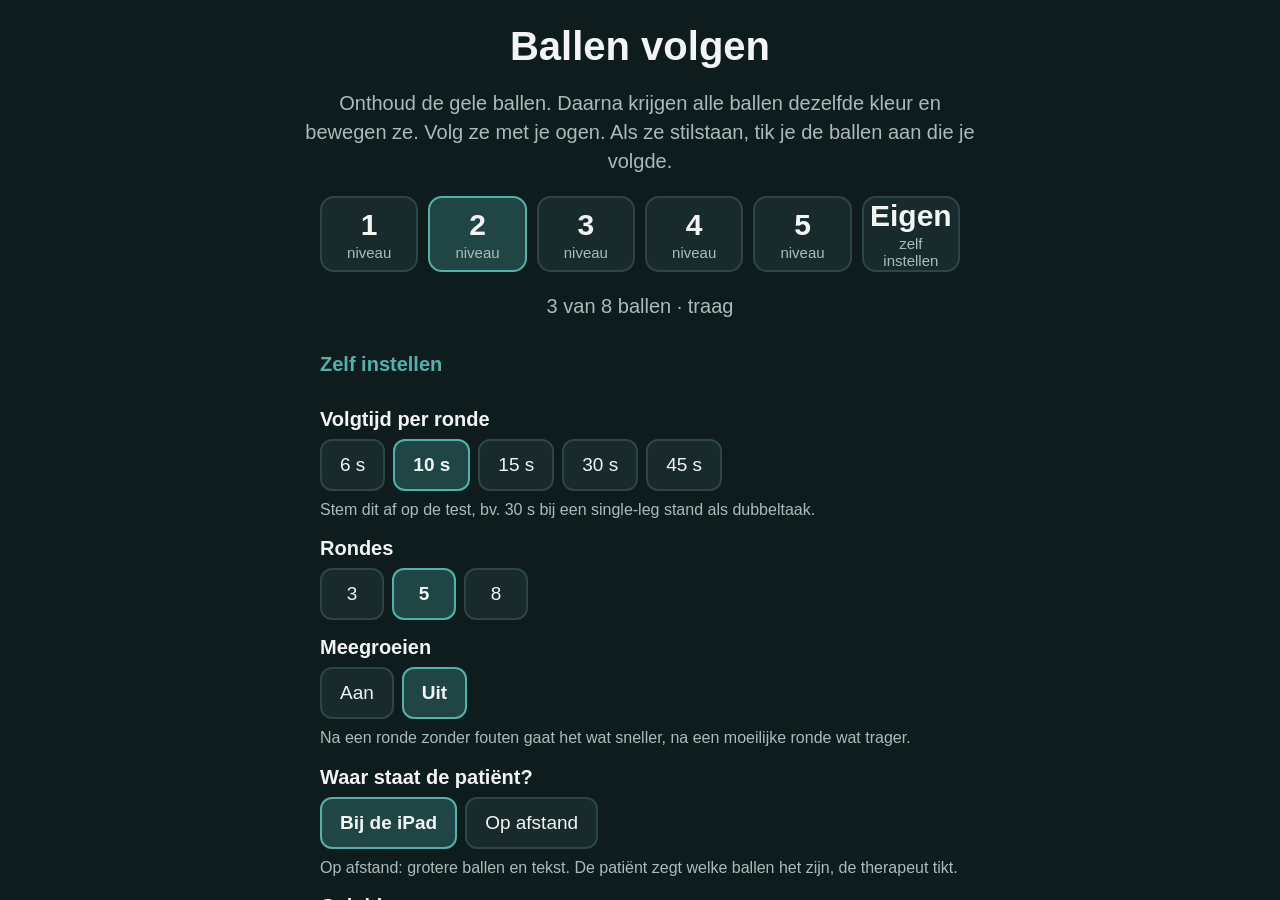
==== games/ballen.html @ e5ed90f8 "Spel Ballen volgen met dubbeltaak bij testmomenten - games/ballen.html: ballen volgen in een 3D-ruim" ====
<!doctype html>
<html lang="nl">
<head>
<meta charset="utf-8">
<meta name="viewport" content="width=device-width, initial-scale=1, viewport-fit=cover, user-scalable=no">
<title>Ballen volgen</title>
<link rel="stylesheet" href="spel.css">
<style>
  canvas { position: absolute; inset: 0; width: 100%; height: 100%; display: block; touch-action: none; }
  #spel { padding: 0; }
  .stop-knop { position: absolute; top: 10px; right: 16px; z-index: 3; min-height: 48px; padding: 0 18px; font-size: 1rem; }
  .spel-balk { padding-right: 140px; }
  #onderaan { position: absolute; bottom: calc(16px + env(safe-area-inset-bottom)); left: 0; right: 0; z-index: 2;
              display: flex; flex-direction: column; align-items: center; gap: 12px; pointer-events: none; }
  #onderaan button { pointer-events: auto; }
  body.afstand .spel-melding { font-size: 2.4rem; }
  body.afstand .spel-balk { font-size: 1.5rem; }

  /* Niveaus */
  .niveaus { display: grid; grid-template-columns: repeat(auto-fit, minmax(96px, 1fr)); gap: 10px; width: min(640px, 100%); }
  .niveaus button { min-height: 76px; border-radius: 14px; border: 2px solid #2d4547; background: var(--spel-vlak);
                    color: var(--spel-tekst); font: inherit; cursor: pointer; display: grid; place-content: center; gap: 2px; }
  .niveaus button b { font-size: 1.5rem; }
  .niveaus button small { color: var(--spel-zacht); font-size: .75rem; }
  .niveaus button[aria-pressed="true"] { border-color: var(--spel-hoofd); background: #1f4544; }
  #niveau-uitleg { min-height: 1.4em; }
  details.zelf { width: min(640px, 100%); text-align: left; }
  details.zelf summary { cursor: pointer; min-height: 48px; display: flex; align-items: center; font-weight: 600; color: var(--spel-hoofd); }
  details.zelf .instellingen { margin-top: 8px; }

  /* Vraag naar de kleur die flitste */
  #kleurvraag { position: absolute; inset: 0; z-index: 4; background: rgba(15, 28, 29, .92);
                display: flex; flex-direction: column; align-items: center; justify-content: center; gap: 28px; padding: 20px; }
  #kleurvraag h2 { margin: 0; font-size: 2rem; }
  .kleur-knoppen { display: flex; flex-wrap: wrap; gap: 18px; justify-content: center; max-width: 720px; }
  .kleur-knoppen button { width: 116px; height: 116px; border-radius: 50%; border: 4px solid transparent; cursor: pointer;
                          font: inherit; font-weight: 700; font-size: 1.05rem; color: #0f1c1d;
                          box-shadow: inset -10px -14px 24px rgba(0,0,0,.35), inset 8px 10px 18px rgba(255,255,255,.35); }
  .kleur-knoppen button.donker { color: #fff; }
  .kleur-knoppen button:active { border-color: #fff; }

  #bewaren { display: flex; flex-direction: column; align-items: center; gap: 12px; padding: 16px 20px; border-radius: 16px; background: var(--spel-vlak); }
  #bewaren p { color: var(--spel-tekst); }
</style>
</head>
<body>

<section class="scherm" id="start">
  <h1>Ballen volgen</h1>
  <p>Onthoud de gele ballen. Daarna krijgen alle ballen dezelfde kleur en bewegen ze. Volg ze met je ogen. Als ze stilstaan, tik je de ballen aan die je volgde.</p>
  <div class="niveaus" id="niveaus"></div>
  <p id="niveau-uitleg"></p>
  <details class="zelf" id="zelf">
    <summary>Zelf instellen</summary>
    <div class="instellingen">
      <div class="instelling"><span>Te volgen ballen</span><div class="keuzes" data-instelling="doelwitten"></div></div>
      <div class="instelling"><span>Ballen in totaal</span><div class="keuzes" data-instelling="ballen"></div></div>
      <div class="instelling"><span>Snelheid</span><div class="keuzes" data-instelling="snelheid"></div></div>
      <div class="instelling"><span>Afleiding: kleur onthouden</span><div class="keuzes" data-instelling="afleiding"></div>
        <small>Tijdens het volgen flitst één bal even in een kleur. Achteraf vraagt het spel welke kleur dat was.</small></div>
      <div class="instelling"><span>Aantal mogelijke kleuren</span><div class="keuzes" data-instelling="kleuren"></div>
        <small>Hoe meer kleuren, hoe moeilijker het onthouden.</small></div>
    </div>
  </details>
  <div class="instellingen">
    <div class="instelling"><span>Volgtijd per ronde</span><div class="keuzes" data-instelling="volgtijd"></div>
      <small>Stem dit af op de test, bv. 30 s bij een single-leg stand als dubbeltaak.</small></div>
    <div class="instelling"><span>Rondes</span><div class="keuzes" data-instelling="rondes"></div></div>
    <div class="instelling"><span>Meegroeien</span><div class="keuzes" data-instelling="meegroeien"></div>
      <small>Na een ronde zonder fouten gaat het wat sneller, na een moeilijke ronde wat trager.</small></div>
    <div class="instelling"><span>Waar staat de patiënt?</span><div class="keuzes" data-instelling="afstand"></div>
      <small>Op afstand: grotere ballen en tekst. De patiënt zegt welke ballen het zijn, de therapeut tikt.</small></div>
    <div class="instelling"><span>Geluid</span><div class="keuzes" data-instelling="geluid"></div></div>
  </div>
  <button class="spel-knop" id="begin">Start</button>
</section>

<section class="scherm" id="aftellen" hidden>
  <div class="aftellen" id="aftel-getal">3</div>
</section>

<section class="scherm" id="spel" hidden>
  <canvas id="veld"></canvas>
  <div class="spel-balk"><span>Ronde <strong id="ronde-nr">1</strong> van <strong id="ronde-tot">5</strong></span><span>Score <strong id="score">0</strong></span></div>
  <button class="spel-knop plat stop-knop" id="stop">Stoppen</button>
  <div id="onderaan">
    <div id="melding" class="spel-melding"></div>
    <button class="spel-knop" id="volgende" hidden>Volgende ronde</button>
  </div>
  <div id="kleurvraag" hidden>
    <h2>Welke kleur flitste er?</h2>
    <div class="kleur-knoppen" id="kleur-knoppen"></div>
  </div>
</section>

<section class="scherm" id="resultaat" hidden>
  <h1>Goed gedaan!</h1>
  <div class="resultaat-getal" id="res-score">0</div>
  <p id="res-niveau"></p>
  <p id="res-tekst"></p>
  <div class="resultaat-lijst" id="res-rondes"></div>
  <div id="bewaren" hidden>
    <p id="bewaar-tekst">Deze score bij een patiënt bewaren, bv. als dubbeltaak bij een test?</p>
    <div class="knoppen" id="bewaar-knoppen">
      <button class="spel-knop" id="bewaar-ja">Score toevoegen aan patiënt</button>
      <button class="spel-knop plat" id="bewaar-nee">Overslaan</button>
    </div>
  </div>
  <div class="knoppen">
    <button class="spel-knop" id="opnieuw">Opnieuw</button>
    <button class="spel-knop plat" id="naar-start">Instellingen</button>
  </div>
</section>

<script type="module">
import { laadInstellingen, bewaarInstellingen, bouwKeuzes, toonScherm, startGeluid, piep, wacht, aftellen } from './spel.js';

// ---------- Instellingen en niveaus ----------

const SLEUTEL = 'spel-ballen';
// ===== PAS HIER DE NIVEAUS AAN =====
// Een niveau zet deze instellingen in één tik. Wijzig je er zelf één, dan wordt het "Eigen".
//   doelwitten: 1–4 · ballen: 4, 6, 8 of 10 · snelheid: 'traag', 'gemiddeld' of 'snel'
//   afleiding: true/false (kleur onthouden) · kleuren: 4, 6 of 8
// De volgtijd hoort niet bij een niveau: die kies je apart, afgestemd op de test.
const NIVEAUS = {
  1: { doelwitten: 2, ballen: 6, snelheid: 'traag', afleiding: false, kleuren: 4 },
  2: { doelwitten: 3, ballen: 8, snelheid: 'traag', afleiding: false, kleuren: 4 },
  3: { doelwitten: 3, ballen: 8, snelheid: 'gemiddeld', afleiding: false, kleuren: 4 },
  4: { doelwitten: 4, ballen: 8, snelheid: 'gemiddeld', afleiding: true, kleuren: 6 },
  5: { doelwitten: 4, ballen: 10, snelheid: 'snel', afleiding: true, kleuren: 8 }
};
const NIVEAU_VELDEN = Object.keys(NIVEAUS[1]);
const SNELHEID_TEKST = { traag: 'traag', gemiddeld: 'gemiddeld', snel: 'snel' };

const instellingen = laadInstellingen(SLEUTEL, {
  niveau: 2, ...NIVEAUS[2], volgtijd: 10, meegroeien: false, rondes: 5, afstand: false, geluid: true
});
const aanUit = [{ waarde: true, label: 'Aan' }, { waarde: false, label: 'Uit' }];

function niveauOmschrijving(n) {
  const v = n === 'eigen' ? instellingen : NIVEAUS[n];
  return `${v.doelwitten} van ${v.ballen} ballen · ${SNELHEID_TEKST[v.snelheid]}` +
    (v.afleiding ? ` · kleur onthouden (${v.kleuren} kleuren)` : '');
}

function bouwNiveaus() {
  const vak = document.getElementById('niveaus');
  vak.innerHTML = '';
  for (const n of [1, 2, 3, 4, 5, 'eigen']) {
    const knop = document.createElement('button');
    knop.type = 'button';
    knop.innerHTML = n === 'eigen' ? '<b>Eigen</b><small>zelf instellen</small>' : `<b>${n}</b><small>niveau</small>`;
    knop.setAttribute('aria-pressed', String(instellingen.niveau === n));
    knop.addEventListener('click', () => {
      if (n === 'eigen') { document.getElementById('zelf').open = true; }
      else Object.assign(instellingen, NIVEAUS[n]);
      instellingen.niveau = n;
      bewaarInstellingen(SLEUTEL, instellingen);
      bouwAlles();
    });
    vak.appendChild(knop);
  }
  document.getElementById('niveau-uitleg').textContent = niveauOmschrijving(instellingen.niveau);
}

function bouwAlles() {
  bouwNiveaus();
  bouwKeuzes({
    doelwitten: [1, 2, 3, 4].map(n => ({ waarde: n, label: String(n) })),
    ballen: [4, 6, 8, 10].map(n => ({ waarde: n, label: String(n) })),
    snelheid: [
      { waarde: 'traag', label: 'Traag' },
      { waarde: 'gemiddeld', label: 'Gemiddeld' },
      { waarde: 'snel', label: 'Snel' }
    ],
    volgtijd: [6, 10, 15, 30, 45].map(n => ({ waarde: n, label: `${n} s` })),
    afleiding: aanUit,
    kleuren: [4, 6, 8].map(n => ({ waarde: n, label: String(n) })),
    rondes: [3, 5, 8].map(n => ({ waarde: n, label: String(n) })),
    meegroeien: aanUit,
    afstand: [{ waarde: false, label: 'Bij de iPad' }, { waarde: true, label: 'Op afstand' }],
    geluid: aanUit
  }, instellingen, (w, naam) => {
    // Een niveau-instelling zelf gewijzigd? Dan past het misschien nog bij een niveau, anders "Eigen".
    if (NIVEAU_VELDEN.includes(naam)) {
      const past = Object.entries(NIVEAUS).find(([, v]) => NIVEAU_VELDEN.every(k => v[k] === w[k]));
      w.niveau = past ? Number(past[0]) : 'eigen';
      bouwNiveaus();
    }
    bewaarInstellingen(SLEUTEL, w);
  });
}
bouwAlles();

// ---------- Spelconstanten ----------

// Snelheid als deel van de kortste zijde van de ruimte per seconde.
const TEMPO = { traag: 0.16, gemiddeld: 0.26, snel: 0.4 };
// Meegroeien: vermenigvuldiger op de gekozen snelheid, binnen deze grenzen.
const GROEI = { op: 1.15, af: 0.9, min: 0.6, max: 2 };
const KLEUR = { bal: '#5fb8d3', doel: '#f2c14e', goed: '#4cc283', fout: '#e2706a' };
// Flitskleuren: verschillen duidelijk van blauw (bal) en geel (doelwit). De eerste 4, 6 of 8 worden gebruikt.
const FLITS = [
  { naam: 'Rood', kleur: '#e5484d' },
  { naam: 'Groen', kleur: '#3fa34d' },
  { naam: 'Paars', kleur: '#9b6bdf' },
  { naam: 'Wit', kleur: '#f4f4f4' },
  { naam: 'Oranje', kleur: '#f76b15' },
  { naam: 'Roze', kleur: '#ff7eb6' },
  { naam: 'Bruin', kleur: '#8d5a3b', donker: true },
  { naam: 'Grijs', kleur: '#8b8d98' }
];
const FLITS_MS = 700;
// De ruimte is 3D (wanden, vloer, schaduw), maar de ballen bewegen in één vlak op deze diepte (0 = voor, 1 = achter).
const VLAK_Z = 0.35;
const TOON_DOEL_MS = 2500;

// ---------- 3D-ruimte ----------
// Wereld: x van -B/2 tot B/2, y van -H/2 (plafond) tot H/2 (vloer), z van 0 (voorkant) tot D (achterwand).
// De camera staat op z = -F en kijkt de ruimte in. Op z = 0 is 1 wereldeenheid = 1 pixel.

const veld = document.getElementById('veld');
const ctx = veld.getContext('2d');
const melding = document.getElementById('melding');
const volgendeKnop = document.getElementById('volgende');
const kleurvraag = document.getElementById('kleurvraag');
let breedte = 0, hoogte = 0;           // canvas in pixels
let B = 0, H = 0, D = 0, F = 0;        // ruimte en camera
let mx = 0, my = 0;                    // middelpunt van de voorkant op het scherm
let straal = 40;                       // straal van een bal in wereldeenheden
let ballen = [];
let fase = 'stil';                     // 'tonen' | 'bewegen' | 'kiezen' | 'uitkomst'
let gekozen = new Set();
let flits = null;                      // { bal, kleur, naam, van, tot } in ms sinds start beweging
let flitsNu = false;
let tempoFactor = 1;
let beurt = 0;                         // volgnummer van het lopende spel; Stoppen of Start verhoogt het
let wachtend = null;                   // resolve van wat we nu afwachten (tik, knop, kleurkeuze)

const wachtOp = () => new Promise(r => { wachtend = r; });
function los(waarde) { const r = wachtend; wachtend = null; r?.(waarde); }

const boven = () => instellingen.afstand ? 80 : 66;   // ruimte voor de bovenbalk
const onder = () => instellingen.afstand ? 110 : 90;  // ruimte voor melding en knop

function meetVeld() {
  const dpr = window.devicePixelRatio || 1;
  breedte = veld.clientWidth; hoogte = veld.clientHeight;
  veld.width = Math.round(breedte * dpr); veld.height = Math.round(hoogte * dpr);
  ctx.setTransform(dpr, 0, 0, dpr, 0, 0);
  B = breedte - 24;
  H = hoogte - boven() - onder();
  mx = breedte / 2; my = boven() + H / 2;
  D = Math.min(B, H) * 1.1;
  F = Math.min(B, H) * 1.3;            // achterwand op ~54 % van de voorkant
  const veel = instellingen.ballen >= 10;
  const factor = instellingen.afstand ? (veel ? 0.1 : 0.115) : (veel ? 0.072 : 0.085);
  straal = Math.max(28, Math.min(B, H) * factor);
}

function projecteer(x, y, z) {
  const s = F / (F + z);
  return { x: mx + x * s, y: my + y * s, s };
}

window.addEventListener('resize', () => {
  if (document.getElementById('spel').hidden) return;
  const oud = { B, H, D };
  meetVeld();
  for (const b of ballen) { b.x *= B / oud.B; b.y *= H / oud.H; b.z *= D / oud.D; houdBinnen(b); }
  teken();
});

function houdBinnen(b) {
  b.x = Math.min(Math.max(b.x, -B / 2 + straal), B / 2 - straal);
  b.y = Math.min(Math.max(b.y, -H / 2 + straal), H / 2 - straal);
  b.z = Math.min(Math.max(b.z, straal), D - straal);
}

function maakBallen() {
  const snel = TEMPO[instellingen.snelheid] * tempoFactor * Math.min(B, H);
  const lijst = [];
  for (let i = 0; i < instellingen.ballen; i++) {
    let x, y, z, pogingen = 0;
    do {
      x = (Math.random() - 0.5) * (B - 2 * straal);
      y = (Math.random() - 0.5) * (H - 2 * straal);
      z = VLAK_Z * D;                   // alle ballen in hetzelfde vlak: ze bewegen enkel in 2D
      pogingen++;
      // Bij het tonen mogen ballen elkaar op het scherm niet bedekken.
    } while (pogingen < 800 && lijst.some(b => {
      const p = projecteer(x, y, z), q = projecteer(b.x, b.y, b.z);
      return Math.hypot(p.x - q.x, p.y - q.y) < straal * (p.s + q.s) * 1.15;
    }));
    // Willekeurige richting in het vlak (links-rechts en op-neer), geen beweging in de diepte.
    const hoek = Math.random() * Math.PI * 2;
    lijst.push({ x, y, z, vx: Math.cos(hoek) * snel, vy: Math.sin(hoek) * snel, vz: 0,
                 doel: i < instellingen.doelwitten });
  }
  return lijst;
}

function beweeg(dt) {
  for (const b of ballen) {
    b.x += b.vx * dt; b.y += b.vy * dt; b.z += b.vz * dt;
    if (b.x < -B / 2 + straal && b.vx < 0 || b.x > B / 2 - straal && b.vx > 0) b.vx *= -1;
    if (b.y < -H / 2 + straal && b.vy < 0 || b.y > H / 2 - straal && b.vy > 0) b.vy *= -1;
    if (b.z < straal && b.vz < 0 || b.z > D - straal && b.vz > 0) b.vz *= -1;
    houdBinnen(b);
  }
  // Botsingen tussen ballen in 3D: snelheden langs de verbindingslijn wisselen (gelijke massa).
  for (let i = 0; i < ballen.length; i++) {
    for (let j = i + 1; j < ballen.length; j++) {
      const a = ballen[i], b = ballen[j];
      const dx = b.x - a.x, dy = b.y - a.y, dz = b.z - a.z;
      const afstand = Math.hypot(dx, dy, dz) || 0.01;
      if (afstand >= straal * 2) continue;
      const nx = dx / afstand, ny = dy / afstand, nz = dz / afstand;
      const va = a.vx * nx + a.vy * ny + a.vz * nz, vb = b.vx * nx + b.vy * ny + b.vz * nz;
      if (va - vb > 0) {
        const d = vb - va;
        a.vx += d * nx; a.vy += d * ny; a.vz += d * nz;
        b.vx -= d * nx; b.vy -= d * ny; b.vz -= d * nz;
      }
      const overlap = (straal * 2 - afstand) / 2;
      a.x -= nx * overlap; a.y -= ny * overlap; a.z -= nz * overlap;
      b.x += nx * overlap; b.y += ny * overlap; b.z += nz * overlap;
    }
  }
}

// ---------- Tekenen ----------

function vlak(punten, vulling) {
  ctx.beginPath();
  punten.forEach((p, i) => i ? ctx.lineTo(p.x, p.y) : ctx.moveTo(p.x, p.y));
  ctx.closePath();
  ctx.fillStyle = vulling;
  ctx.fill();
}

function tekenRuimte() {
  const x0 = -B / 2, x1 = B / 2, y0 = -H / 2, y1 = H / 2;
  const v = (x, y, z) => projecteer(x, y, z);
  // Hoekpunten voor (z = 0) en achter (z = D)
  const vlb = v(x0, y0, 0), vrb = v(x1, y0, 0), vlo = v(x0, y1, 0), vro = v(x1, y1, 0);
  const alb = v(x0, y0, D), arb = v(x1, y0, D), alo = v(x0, y1, D), aro = v(x1, y1, D);

  ctx.fillStyle = '#0b1617';
  ctx.fillRect(0, 0, breedte, hoogte);

  // Vloer met verloop: dichtbij lichter
  const gv = ctx.createLinearGradient(0, aro.y, 0, vro.y);
  gv.addColorStop(0, '#132729'); gv.addColorStop(1, '#1d3a3c');
  vlak([vlo, vro, aro, alo], gv);
  // Plafond, zijwanden en achterwand
  vlak([vlb, vrb, arb, alb], '#0e1c1d');
  vlak([vlb, alb, alo, vlo], '#112223');
  vlak([vrb, arb, aro, vro], '#112223');
  const ga = ctx.createRadialGradient(mx, (alb.y + alo.y) / 2, 0, mx, (alb.y + alo.y) / 2, (arb.x - alb.x) * 0.7);
  ga.addColorStop(0, '#183133'); ga.addColorStop(1, '#122526');
  vlak([alb, arb, aro, alo], ga);

  // Raster op de vloer en de achterwand voor dieptegevoel
  ctx.lineWidth = 1;
  ctx.strokeStyle = 'rgba(111, 195, 217, 0.10)';
  ctx.beginPath();
  for (let i = 1; i < 6; i++) {
    const z = D * i / 6;
    const a = v(x0, y1, z), b = v(x1, y1, z);
    ctx.moveTo(a.x, a.y); ctx.lineTo(b.x, b.y);
  }
  for (let i = 1; i < 8; i++) {
    const x = x0 + B * i / 8;
    const a = v(x, y1, 0), b = v(x, y1, D);
    ctx.moveTo(a.x, a.y); ctx.lineTo(b.x, b.y);
  }
  ctx.stroke();
  // Ribben van de ruimte
  ctx.strokeStyle = 'rgba(111, 195, 217, 0.22)';
  ctx.beginPath();
  for (const [a, b] of [[vlb, alb], [vrb, arb], [vlo, alo], [vro, aro], [alb, arb], [arb, aro], [aro, alo], [alo, alb]]) {
    ctx.moveTo(a.x, a.y); ctx.lineTo(b.x, b.y);
  }
  ctx.stroke();
}

function mengKleur(hex, factor) {
  // factor > 0: lichter (naar wit), < 0: donkerder (naar zwart)
  const n = parseInt(hex.slice(1), 16);
  let r = n >> 16, g = (n >> 8) & 255, b = n & 255;
  const doel = factor > 0 ? 255 : 0, f = Math.abs(factor);
  r = Math.round(r + (doel - r) * f); g = Math.round(g + (doel - g) * f); b = Math.round(b + (doel - b) * f);
  return `rgb(${r},${g},${b})`;
}

function kleurVan(b) {
  if (fase === 'tonen' && b.doel) return KLEUR.doel;
  if (fase === 'bewegen' && flitsNu && flits?.bal === b) return flits.kleur;
  if (fase === 'kiezen' && gekozen.has(b)) return KLEUR.doel;
  if (fase === 'uitkomst' && gekozen.has(b)) return b.doel ? KLEUR.goed : KLEUR.fout;
  return KLEUR.bal;
}

function tekenBal(b) {
  const p = projecteer(b.x, b.y, b.z);
  const r = straal * p.s;
  const kleur = kleurVan(b);
  // Diepte: verre ballen iets doffer
  const diep = b.z / D;

  // Schaduw op de vloer, vager naarmate de bal hoger zweeft
  const vloer = projecteer(b.x, H / 2, b.z);
  const hoogteBoven = (H / 2 - b.y - straal) / H;
  ctx.save();
  ctx.globalAlpha = Math.max(0.08, 0.45 - hoogteBoven * 0.5);
  ctx.fillStyle = '#000';
  ctx.beginPath();
  ctx.ellipse(vloer.x, vloer.y, r * (1 - hoogteBoven * 0.3), r * 0.28, 0, 0, Math.PI * 2);
  ctx.fill();
  ctx.restore();

  // Bol met licht van linksboven
  const g = ctx.createRadialGradient(p.x - r * 0.35, p.y - r * 0.4, r * 0.08, p.x, p.y, r);
  g.addColorStop(0, mengKleur(kleur, 0.65));
  g.addColorStop(0.35, mengKleur(kleur, 0.05 - diep * 0.1));
  g.addColorStop(1, mengKleur(kleur, -0.55 - diep * 0.15));
  ctx.beginPath();
  ctx.arc(p.x, p.y, r, 0, Math.PI * 2);
  ctx.fillStyle = g;
  ctx.fill();

  // Gemiste doelwitten: gele ring zodat je ziet waar ze waren.
  if (fase === 'uitkomst' && b.doel && !gekozen.has(b)) {
    ctx.lineWidth = Math.max(4, r * 0.16);
    ctx.strokeStyle = KLEUR.doel;
    ctx.beginPath();
    ctx.arc(p.x, p.y, r + ctx.lineWidth / 2, 0, Math.PI * 2);
    ctx.stroke();
  }
  if (fase === 'uitkomst' && gekozen.has(b)) {
    ctx.fillStyle = '#0f1c1d';
    ctx.font = `700 ${Math.round(r * 1.05)}px -apple-system, sans-serif`;
    ctx.textAlign = 'center'; ctx.textBaseline = 'middle';
    ctx.fillText(b.doel ? '✓' : '✗', p.x, p.y + r * 0.05);
  }
}

function teken() {
  tekenRuimte();
  // Verre ballen eerst, zodat dichte ballen ervoor komen.
  [...ballen].sort((a, b) => b.z - a.z).forEach(tekenBal);
}

function zegMelding(tekst) { melding.textContent = tekst; }

// ---------- Rondes ----------

function kiesFlits(seconden) {
  if (!instellingen.afleiding) return null;
  const lijst = FLITS.slice(0, instellingen.kleuren);
  const k = lijst[Math.floor(Math.random() * lijst.length)];
  const van = seconden * 1000 * (0.3 + Math.random() * 0.4);   // ergens in het midden van de volgtijd
  return { bal: ballen[Math.floor(Math.random() * ballen.length)], kleur: k.kleur, naam: k.naam, van, tot: van + FLITS_MS };
}

function speelBeweging(seconden, mijn) {
  return new Promise(klaar => {
    const begin = performance.now();
    let vorige = begin;
    function stap(nu) {
      if (mijn !== beurt) return klaar();
      beweeg(Math.min(0.05, (nu - vorige) / 1000));
      vorige = nu;
      const verstreken = nu - begin;
      const wasFlits = flitsNu;
      flitsNu = !!flits && verstreken >= flits.van && verstreken < flits.tot;
      if (flitsNu && !wasFlits) piep(instellingen.geluid, 990, 0.08);
      teken();
      if (verstreken < seconden * 1000) requestAnimationFrame(stap); else { flitsNu = false; klaar(); }
    }
    requestAnimationFrame(stap);
  });
}

veld.addEventListener('pointerdown', e => {
  if (fase !== 'kiezen') return;
  const rect = veld.getBoundingClientRect();
  const x = e.clientX - rect.left, y = e.clientY - rect.top;
  // Alle ballen binnen een ruime tikzone; bij overlap wint de voorste bal.
  const geraakt = ballen.map(b => {
    const p = projecteer(b.x, b.y, b.z);
    return { b, d: Math.hypot(p.x - x, p.y - y) / (straal * p.s) };
  }).filter(t => t.d < 1.35);
  if (!geraakt.length) return;
  const binnen = geraakt.filter(t => t.d <= 1);
  const beste = (binnen.length ? binnen.sort((a, c) => a.b.z - c.b.z) : geraakt.sort((a, c) => a.d - c.d))[0].b;
  if (gekozen.has(beste)) gekozen.delete(beste); else gekozen.add(beste);
  piep(instellingen.geluid, 740, 0.06);
  teken();
  const nog = instellingen.doelwitten - gekozen.size;
  zegMelding(nog > 0 ? `Tik nog ${nog} ${nog === 1 ? 'bal' : 'ballen'} aan` : '');
  if (nog <= 0) los();
});

// Kleurknoppen in willekeurige volgorde, zodat de positie niets verraadt.
function vraagKleur() {
  const vak = document.getElementById('kleur-knoppen');
  vak.innerHTML = '';
  for (const k of FLITS.slice(0, instellingen.kleuren).sort(() => Math.random() - 0.5)) {
    const knop = document.createElement('button');
    knop.type = 'button';
    knop.textContent = k.naam;
    knop.style.background = k.kleur;
    if (k.donker) knop.classList.add('donker');
    knop.addEventListener('click', () => { piep(instellingen.geluid, 740, 0.06); los(k.naam); });
    vak.appendChild(knop);
  }
  kleurvraag.hidden = false;
  return wachtOp().then(naam => { kleurvraag.hidden = true; return naam; });
}

async function speelRonde(laatste, mijn) {
  ballen = maakBallen();
  gekozen = new Set();
  flits = kiesFlits(instellingen.volgtijd);
  fase = 'tonen';
  zegMelding(`Onthoud de ${instellingen.doelwitten} gele ballen`);
  teken();
  await wacht(TOON_DOEL_MS);
  if (mijn !== beurt) return null;

  fase = 'bewegen';
  zegMelding(instellingen.afleiding ? 'Volg ze, en let op een kleur' : 'Volg ze met je ogen');
  piep(instellingen.geluid, 880);
  teken();
  await speelBeweging(instellingen.volgtijd, mijn);
  if (mijn !== beurt) return null;

  fase = 'kiezen';
  piep(instellingen.geluid, 520, 0.2);
  zegMelding(`Tik de ${instellingen.doelwitten} ballen aan die je volgde`);
  teken();
  await wachtOp();
  if (mijn !== beurt) return null;

  let kleurJuist = null;
  if (flits) {
    const antwoord = await vraagKleur();
    if (mijn !== beurt) return null;
    kleurJuist = antwoord === flits.naam;
  }

  fase = 'uitkomst';
  const goed = [...gekozen].filter(b => b.doel).length;
  const alles = goed === instellingen.doelwitten;
  let tekst = alles ? 'Allemaal juist!' : `${goed} van ${instellingen.doelwitten} juist`;
  if (kleurJuist !== null) tekst += kleurJuist ? ` · kleur juist (${flits.naam})` : ` · de kleur was ${flits.naam.toLowerCase()}`;
  zegMelding(tekst);
  piep(instellingen.geluid, alles ? 1046 : 660, 0.18);
  teken();

  volgendeKnop.textContent = laatste ? 'Bekijk je resultaat' : 'Volgende ronde';
  volgendeKnop.hidden = false;
  await wachtOp();
  volgendeKnop.hidden = true;
  if (mijn !== beurt) return null;
  return { goed, kleurJuist, tempo: Math.round(tempoFactor * 100) };
}

function pasTempoAan(goed) {
  if (!instellingen.meegroeien) return;
  if (goed === instellingen.doelwitten) tempoFactor = Math.min(GROEI.max, tempoFactor * GROEI.op);
  else if (goed < instellingen.doelwitten / 2) tempoFactor = Math.max(GROEI.min, tempoFactor * GROEI.af);
}

async function speel() {
  startGeluid();
  const mijn = ++beurt;
  tempoFactor = 1;
  document.body.classList.toggle('afstand', instellingen.afstand);
  await aftellen(instellingen.geluid);
  if (mijn !== beurt) return;
  toonScherm('spel');
  meetVeld();
  document.getElementById('ronde-tot').textContent = instellingen.rondes;
  const rondes = [];
  let totaal = 0;
  document.getElementById('score').textContent = 0;
  for (let r = 1; r <= instellingen.rondes; r++) {
    document.getElementById('ronde-nr').textContent = r;
    const uitkomst = await speelRonde(r === instellingen.rondes, mijn);
    if (mijn !== beurt || !uitkomst) return;
    rondes.push(uitkomst);
    totaal += uitkomst.goed;
    document.getElementById('score').textContent = totaal;
    pasTempoAan(uitkomst.goed);
  }
  toonResultaat(rondes, totaal);
}

// ---------- Resultaat en bewaren bij een patiënt ----------

let laatsteResultaat = null;
let kanBewaren = false;     // de app laat weten of bewaren kan (enkel voor het team, in gedeelde modus)

function toonResultaat(rondes, totaal) {
  fase = 'stil';
  const n = instellingen.doelwitten;
  const max = rondes.length * n;
  const perfect = rondes.filter(r => r.goed === n).length;
  const metKleur = rondes.filter(r => r.kleurJuist !== null);
  const kleurGoed = metKleur.filter(r => r.kleurJuist).length;

  document.getElementById('res-score').textContent = `${totaal} / ${max}`;
  document.getElementById('res-niveau').textContent =
    `${instellingen.niveau === 'eigen' ? 'Eigen instelling' : `Niveau ${instellingen.niveau}`}: ${niveauOmschrijving(instellingen.niveau)} · ${instellingen.volgtijd} s per ronde`;
  const zinnen = [
    perfect === rondes.length ? 'Elke ronde alles juist.'
    : perfect > 0 ? `${perfect} ${perfect === 1 ? 'ronde' : 'rondes'} helemaal juist.`
    : 'Goed volgehouden. Elke ronde traint je concentratie.'
  ];
  if (metKleur.length) zinnen.push(`Kleur ${kleurGoed} van ${metKleur.length} keer juist.`);
  if (instellingen.meegroeien) {
    const eind = Math.round(tempoFactor * 100);
    if (eind > 100) zinnen.push(`Het tempo ging mee omhoog tot ${eind} %.`);
  } else if (perfect === rondes.length && instellingen.niveau !== 5) {
    zinnen.push('Probeer eens een hoger niveau.');
  }
  document.getElementById('res-tekst').textContent = zinnen.join(' ');
  document.getElementById('res-rondes').innerHTML = rondes.map((r, i) => {
    let t = `Ronde ${i + 1}: ${r.goed}/${n}`;
    if (r.kleurJuist !== null) t += r.kleurJuist ? ' · kleur ✓' : ' · kleur ✗';
    if (instellingen.meegroeien) t += ` · ${r.tempo} %`;
    return `<span>${t}</span>`;
  }).join('');

  // Geen patiëntgegevens in het spel zelf: de app koppelt het resultaat aan een patiënt.
  laatsteResultaat = {
    spel: 'ballen', spel_titel: 'Ballen volgen', datum: new Date().toISOString(),
    niveau: instellingen.niveau, volgtijd: instellingen.volgtijd,
    omschrijving: `${niveauOmschrijving(instellingen.niveau)} · ${instellingen.volgtijd} s per ronde`,
    score: totaal, max, perfecte_rondes: perfect,
    kleur: metKleur.length ? { juist: kleurGoed, van: metKleur.length } : null,
    eindtempo: instellingen.meegroeien ? Math.round(tempoFactor * 100) : null,
    rondes, instellingen: { ...instellingen }
  };
  document.getElementById('bewaren').hidden = !kanBewaren;
  document.getElementById('bewaar-knoppen').hidden = false;
  document.getElementById('bewaar-tekst').textContent = 'Deze score bij een patiënt bewaren, bv. als dubbeltaak bij een test?';
  toonScherm('resultaat');
}

const inApp = window.parent !== window;
const naarApp = bericht => { if (inApp) window.parent.postMessage(bericht, location.origin); };

window.addEventListener('message', e => {
  if (e.origin !== location.origin || e.source !== window.parent) return;
  const m = e.data || {};
  if (m.soort === 'spel-context') kanBewaren = !!m.kanBewaren;
  if (m.soort === 'spel-bewaard') {
    document.getElementById('bewaar-tekst').textContent = m.tekst || (m.ok ? 'Bewaard.' : 'Niet bewaard.');
    document.getElementById('bewaar-knoppen').hidden = !!m.ok;
  }
});
naarApp({ soort: 'spel-geladen', spel: 'ballen' });

document.getElementById('bewaar-ja').addEventListener('click', () => {
  if (laatsteResultaat) naarApp({ soort: 'spel-bewaar', resultaat: laatsteResultaat });
});
document.getElementById('bewaar-nee').addEventListener('click', () => { document.getElementById('bewaren').hidden = true; });

function stop() {
  beurt++;
  fase = 'stil';
  volgendeKnop.hidden = true;
  kleurvraag.hidden = true;
  los();
  toonScherm('start');
}

document.getElementById('begin').addEventListener('click', speel);
document.getElementById('opnieuw').addEventListener('click', speel);
document.getElementById('naar-start').addEventListener('click', () => toonScherm('start'));
document.getElementById('stop').addEventListener('click', stop);
volgendeKnop.addEventListener('click', () => los());
</script>
</body>
</html>
---- games/spel.css ----
/* Gedeelde stijl voor alle spellen. Leesbaar op 3 m, donkere achtergrond. */
:root {
  --spel-achtergrond: #0f1c1d;
  --spel-vlak: #182a2b;
  --spel-tekst: #f2f5f4;
  --spel-zacht: #a9bcbc;
  --spel-hoofd: #4fb3a9;
  --spel-goed: #5cc98b;
  --spel-fout: #e2706a;
  --spel-accent: #f2c14e;
  font-size: 20px;
}
* { box-sizing: border-box; }
[hidden] { display: none !important; }
html, body { margin: 0; height: 100%; }
body {
  font-family: -apple-system, BlinkMacSystemFont, "Segoe UI", Roboto, sans-serif;
  background: var(--spel-achtergrond); color: var(--spel-tekst);
  -webkit-tap-highlight-color: transparent; user-select: none; -webkit-user-select: none;
  overflow: hidden;
}

/* Schermen */
.scherm { position: absolute; inset: 0; display: flex; flex-direction: column; align-items: center; justify-content: safe center; padding: 24px; gap: 20px; text-align: center; overflow-y: auto; }
.scherm h1 { margin: 0; font-size: 2rem; }
.scherm p { margin: 0; color: var(--spel-zacht); max-width: 34em; line-height: 1.45; }

/* Instellingen */
.instellingen { display: grid; gap: 16px; width: min(640px, 100%); text-align: left; }
.instelling { display: grid; gap: 8px; }
.instelling > span { font-weight: 600; }
.instelling small { color: var(--spel-zacht); font-size: .8rem; line-height: 1.4; }
.keuzes { display: flex; flex-wrap: wrap; gap: 8px; }
.keuzes button {
  min-height: 52px; min-width: 64px; padding: 0 18px; border-radius: 12px;
  border: 2px solid #2d4547; background: var(--spel-vlak); color: var(--spel-tekst);
  font: inherit; font-size: .95rem; cursor: pointer;
}
.keuzes button[aria-pressed="true"] { border-color: var(--spel-hoofd); background: #1f4544; font-weight: 600; }

.spel-knop {
  min-height: 64px; padding: 0 40px; border-radius: 16px; border: 0;
  background: var(--spel-hoofd); color: #062221; font: inherit; font-size: 1.2rem; font-weight: 700; cursor: pointer;
}
.spel-knop.plat { background: transparent; color: var(--spel-tekst); border: 2px solid #2d4547; }
.knoppen { display: flex; flex-wrap: wrap; gap: 12px; justify-content: center; }

/* Aftellen */
.aftellen { font-size: 9rem; font-weight: 800; color: var(--spel-accent); }

/* Bovenbalk tijdens het spel */
.spel-balk { position: absolute; top: 0; left: 0; right: 0; display: flex; justify-content: space-between; align-items: center; padding: 12px 20px; font-size: 1.1rem; color: var(--spel-zacht); z-index: 2; pointer-events: none; }
.spel-balk strong { color: var(--spel-tekst); }
.spel-melding { font-size: 1.6rem; font-weight: 700; color: var(--spel-tekst); }

/* Resultaat */
.resultaat-getal { font-size: 5rem; font-weight: 800; color: var(--spel-accent); line-height: 1; }
.resultaat-lijst { display: flex; gap: 10px; flex-wrap: wrap; justify-content: center; }
.resultaat-lijst span { padding: 8px 14px; border-radius: 10px; background: var(--spel-vlak); }
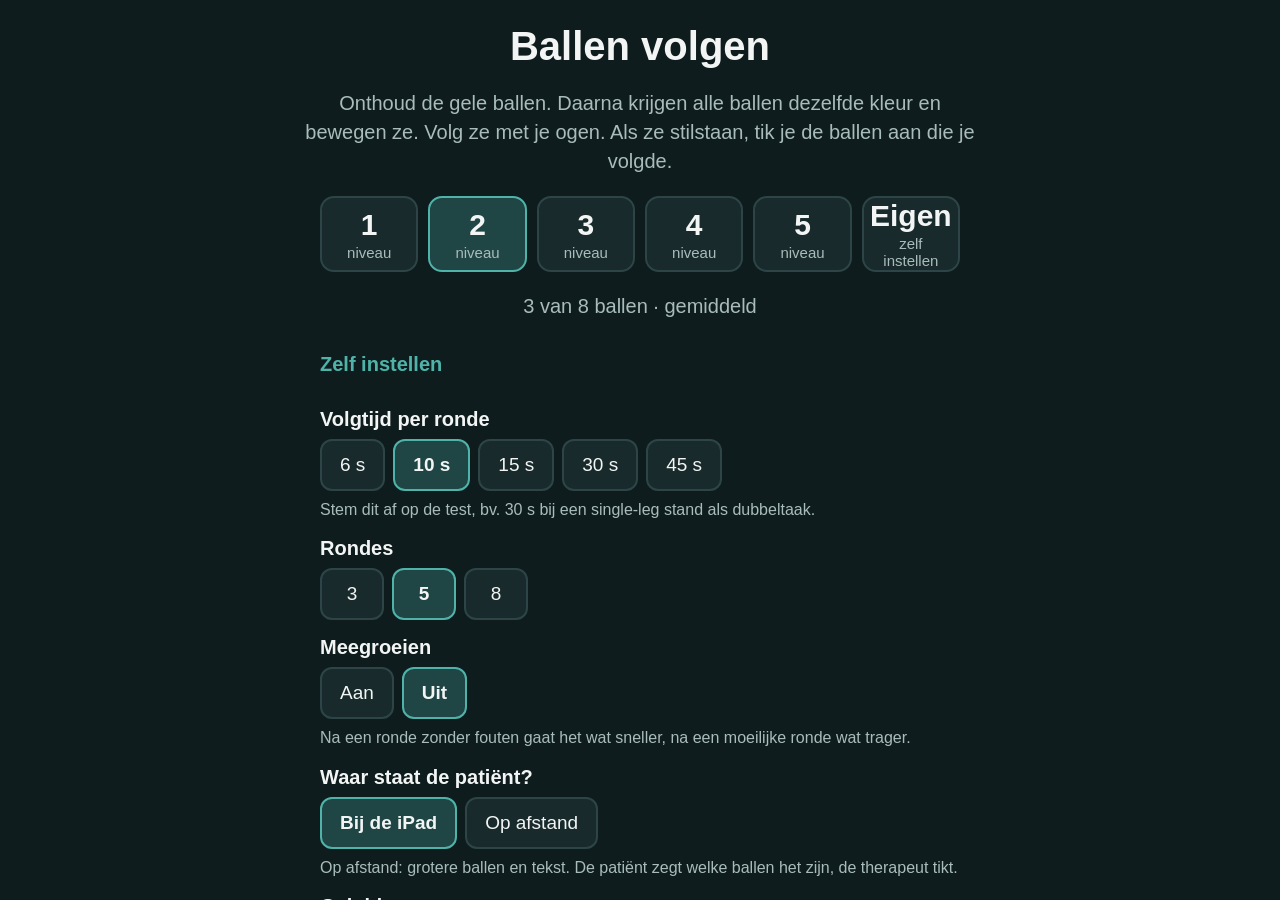
==== commit 50a03332: "Ballen volgen: nieuwe niveaus en 3D-beweging op niveau 4 en 5 - Niveaus aangepast (2: gemiddeld, 3: " ====
--- a/games/ballen.html
+++ b/games/ballen.html
@@ -58,6 +58,8 @@
       <div class="instelling"><span>Snelheid</span><div class="keuzes" data-instelling="snelheid"></div></div>
       <div class="instelling"><span>Afleiding: kleur onthouden</span><div class="keuzes" data-instelling="afleiding"></div>
         <small>Tijdens het volgen flitst één bal even in een kleur. Achteraf vraagt het spel welke kleur dat was.</small></div>
+      <div class="instelling"><span>Beweging</span><div class="keuzes" data-instelling="diepte"></div>
+        <small>In 3D vliegen de ballen ook naar voren en naar achteren: dichtbij lijken ze groter, veraf kleiner.</small></div>
       <div class="instelling"><span>Aantal mogelijke kleuren</span><div class="keuzes" data-instelling="kleuren"></div>
         <small>Hoe meer kleuren, hoe moeilijker het onthouden.</small></div>
     </div>
@@ -122,13 +124,14 @@
 // Een niveau zet deze instellingen in één tik. Wijzig je er zelf één, dan wordt het "Eigen".
 //   doelwitten: 1–4 · ballen: 4, 6, 8 of 10 · snelheid: 'traag', 'gemiddeld' of 'snel'
 //   afleiding: true/false (kleur onthouden) · kleuren: 4, 6 of 8
+//   diepte: false = ballen bewegen in één vlak (2D), true = ballen vliegen ook naar voren en achteren (3D)
 // De volgtijd hoort niet bij een niveau: die kies je apart, afgestemd op de test.
 const NIVEAUS = {
-  1: { doelwitten: 2, ballen: 6, snelheid: 'traag', afleiding: false, kleuren: 4 },
-  2: { doelwitten: 3, ballen: 8, snelheid: 'traag', afleiding: false, kleuren: 4 },
-  3: { doelwitten: 3, ballen: 8, snelheid: 'gemiddeld', afleiding: false, kleuren: 4 },
-  4: { doelwitten: 4, ballen: 8, snelheid: 'gemiddeld', afleiding: true, kleuren: 6 },
-  5: { doelwitten: 4, ballen: 10, snelheid: 'snel', afleiding: true, kleuren: 8 }
+  1: { doelwitten: 2, ballen: 6, snelheid: 'traag', afleiding: false, kleuren: 4, diepte: false },
+  2: { doelwitten: 3, ballen: 8, snelheid: 'gemiddeld', afleiding: false, kleuren: 4, diepte: false },
+  3: { doelwitten: 3, ballen: 8, snelheid: 'snel', afleiding: true, kleuren: 4, diepte: false },
+  4: { doelwitten: 3, ballen: 8, snelheid: 'snel', afleiding: true, kleuren: 6, diepte: true },
+  5: { doelwitten: 4, ballen: 10, snelheid: 'snel', afleiding: true, kleuren: 8, diepte: true }
 };
 const NIVEAU_VELDEN = Object.keys(NIVEAUS[1]);
 const SNELHEID_TEKST = { traag: 'traag', gemiddeld: 'gemiddeld', snel: 'snel' };
@@ -140,7 +143,7 @@
 
 function niveauOmschrijving(n) {
   const v = n === 'eigen' ? instellingen : NIVEAUS[n];
-  return `${v.doelwitten} van ${v.ballen} ballen · ${SNELHEID_TEKST[v.snelheid]}` +
+  return `${v.doelwitten} van ${v.ballen} ballen · ${SNELHEID_TEKST[v.snelheid]}${v.diepte ? ' · in 3D' : ''}` +
     (v.afleiding ? ` · kleur onthouden (${v.kleuren} kleuren)` : '');
 }
 
@@ -177,6 +180,7 @@
     volgtijd: [6, 10, 15, 30, 45].map(n => ({ waarde: n, label: `${n} s` })),
     afleiding: aanUit,
     kleuren: [4, 6, 8].map(n => ({ waarde: n, label: String(n) })),
+    diepte: [{ waarde: false, label: 'In een vlak (2D)' }, { waarde: true, label: 'In 3D' }],
     rondes: [3, 5, 8].map(n => ({ waarde: n, label: String(n) })),
     meegroeien: aanUit,
     afstand: [{ waarde: false, label: 'Bij de iPad' }, { waarde: true, label: 'Op afstand' }],
@@ -255,7 +259,10 @@
   D = Math.min(B, H) * 1.1;
   F = Math.min(B, H) * 1.3;            // achterwand op ~54 % van de voorkant
   const veel = instellingen.ballen >= 10;
-  const factor = instellingen.afstand ? (veel ? 0.1 : 0.115) : (veel ? 0.072 : 0.085);
+  // In 3D zijn ballen vooraan groter dan in het vlak: daarom een iets kleinere basisstraal.
+  const factor = instellingen.diepte
+    ? (instellingen.afstand ? (veel ? 0.088 : 0.1) : (veel ? 0.064 : 0.074))
+    : (instellingen.afstand ? (veel ? 0.1 : 0.115) : (veel ? 0.072 : 0.085));
   straal = Math.max(28, Math.min(B, H) * factor);
 }
 
@@ -286,16 +293,19 @@
     do {
       x = (Math.random() - 0.5) * (B - 2 * straal);
       y = (Math.random() - 0.5) * (H - 2 * straal);
-      z = VLAK_Z * D;                   // alle ballen in hetzelfde vlak: ze bewegen enkel in 2D
+      // In een vlak: alle ballen op dezelfde diepte (2D). In 3D: elke bal op een willekeurige diepte.
+      z = instellingen.diepte ? straal + Math.random() * (D - 2 * straal) : VLAK_Z * D;
       pogingen++;
       // Bij het tonen mogen ballen elkaar op het scherm niet bedekken.
     } while (pogingen < 800 && lijst.some(b => {
       const p = projecteer(x, y, z), q = projecteer(b.x, b.y, b.z);
       return Math.hypot(p.x - q.x, p.y - q.y) < straal * (p.s + q.s) * 1.15;
     }));
-    // Willekeurige richting in het vlak (links-rechts en op-neer), geen beweging in de diepte.
+    // Willekeurige richting: in het vlak (links-rechts en op-neer) of in 3D (ook naar voren en achteren).
     const hoek = Math.random() * Math.PI * 2;
-    lijst.push({ x, y, z, vx: Math.cos(hoek) * snel, vy: Math.sin(hoek) * snel, vz: 0,
+    const u = instellingen.diepte ? Math.random() * 1.6 - 0.8 : 0;   // diepte-aandeel van de richting
+    const r = Math.sqrt(1 - u * u);
+    lijst.push({ x, y, z, vx: r * Math.cos(hoek) * snel, vy: r * Math.sin(hoek) * snel, vz: u * snel,
                  doel: i < instellingen.doelwitten });
   }
   return lijst;
@@ -462,7 +472,10 @@
   const lijst = FLITS.slice(0, instellingen.kleuren);
   const k = lijst[Math.floor(Math.random() * lijst.length)];
   const van = seconden * 1000 * (0.3 + Math.random() * 0.4);   // ergens in het midden van de volgtijd
-  return { bal: ballen[Math.floor(Math.random() * ballen.length)], kleur: k.kleur, naam: k.naam, van, tot: van + FLITS_MS };
+  // In 3D liefst een bal in de voorste helft, zodat de kleur goed te zien is.
+  const voor = instellingen.diepte ? ballen.filter(b => b.z < D * 0.6) : [];
+  const keuze = voor.length ? voor : ballen;
+  return { bal: keuze[Math.floor(Math.random() * keuze.length)], kleur: k.kleur, naam: k.naam, van, tot: van + FLITS_MS };
 }
 
 function speelBeweging(seconden, mijn) {
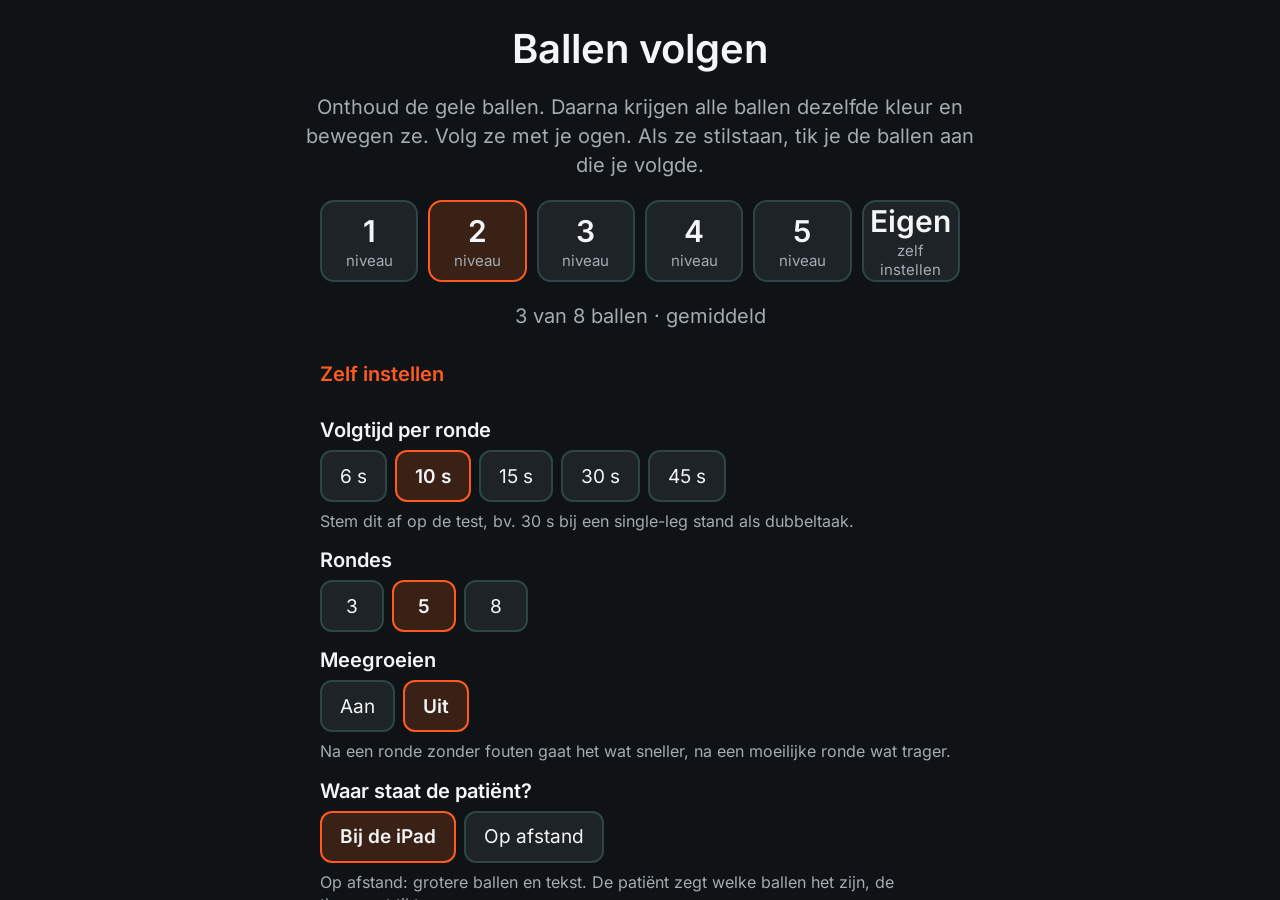
==== commit a62a4c97: "Nieuwe huisstijl: grafiet en wit met één oranje accent - Zelfde kleuren en lettertypes als de kine-o" ====
--- a/games/ballen.html
+++ b/games/ballen.html
@@ -22,7 +22,7 @@
                     color: var(--spel-tekst); font: inherit; cursor: pointer; display: grid; place-content: center; gap: 2px; }
   .niveaus button b { font-size: 1.5rem; }
   .niveaus button small { color: var(--spel-zacht); font-size: .75rem; }
-  .niveaus button[aria-pressed="true"] { border-color: var(--spel-hoofd); background: #1f4544; }
+  .niveaus button[aria-pressed="true"] { border-color: var(--spel-hoofd); background: #3a2116; }
   #niveau-uitleg { min-height: 1.4em; }
   details.zelf { width: min(640px, 100%); text-align: left; }
   details.zelf summary { cursor: pointer; min-height: 48px; display: flex; align-items: center; font-weight: 600; color: var(--spel-hoofd); }
@@ -115,7 +115,7 @@
 </section>
 
 <script type="module">
-import { laadInstellingen, bewaarInstellingen, bouwKeuzes, toonScherm, startGeluid, piep, wacht, aftellen } from './spel.js';
+import { laadInstellingen, bewaarInstellingen, bouwKeuzes, toonScherm, startGeluid, piep, wacht, aftellen, volScherm } from './spel.js';
 
 // ---------- Instellingen en niveaus ----------
 
@@ -589,6 +589,7 @@
 }
 
 async function speel() {
+  volScherm();
   startGeluid();
   const mijn = ++beurt;
   tempoFactor = 1;
--- a/games/spel.css
+++ b/games/spel.css
@@ -1,10 +1,12 @@
 /* Gedeelde stijl voor alle spellen. Leesbaar op 3 m, donkere achtergrond. */
+@font-face { font-family: "Inter"; font-weight: 400; font-display: swap; src: url("../fonts/inter-latin-400-normal.woff2") format("woff2"); }
+@font-face { font-family: "Inter"; font-weight: 600; font-display: swap; src: url("../fonts/inter-latin-600-normal.woff2") format("woff2"); }
 :root {
-  --spel-achtergrond: #0f1c1d;
-  --spel-vlak: #182a2b;
-  --spel-tekst: #f2f5f4;
-  --spel-zacht: #a9bcbc;
-  --spel-hoofd: #4fb3a9;
+  --spel-achtergrond: #101315;
+  --spel-vlak: #1e2327;
+  --spel-tekst: #f4f5f6;
+  --spel-zacht: #a3abb3;
+  --spel-hoofd: #ff5a1f;
   --spel-goed: #5cc98b;
   --spel-fout: #e2706a;
   --spel-accent: #f2c14e;
@@ -14,7 +16,7 @@
 [hidden] { display: none !important; }
 html, body { margin: 0; height: 100%; }
 body {
-  font-family: -apple-system, BlinkMacSystemFont, "Segoe UI", Roboto, sans-serif;
+  font-family: "Inter", -apple-system, BlinkMacSystemFont, "Segoe UI", Roboto, sans-serif;
   background: var(--spel-achtergrond); color: var(--spel-tekst);
   -webkit-tap-highlight-color: transparent; user-select: none; -webkit-user-select: none;
   overflow: hidden;
@@ -36,11 +38,11 @@
   border: 2px solid #2d4547; background: var(--spel-vlak); color: var(--spel-tekst);
   font: inherit; font-size: .95rem; cursor: pointer;
 }
-.keuzes button[aria-pressed="true"] { border-color: var(--spel-hoofd); background: #1f4544; font-weight: 600; }
+.keuzes button[aria-pressed="true"] { border-color: var(--spel-hoofd); background: #3a2116; font-weight: 600; }
 
 .spel-knop {
   min-height: 64px; padding: 0 40px; border-radius: 16px; border: 0;
-  background: var(--spel-hoofd); color: #062221; font: inherit; font-size: 1.2rem; font-weight: 700; cursor: pointer;
+  background: var(--spel-hoofd); color: #ffffff; font: inherit; font-size: 1.2rem; font-weight: 700; cursor: pointer;
 }
 .spel-knop.plat { background: transparent; color: var(--spel-tekst); border: 2px solid #2d4547; }
 .knoppen { display: flex; flex-wrap: wrap; gap: 12px; justify-content: center; }
